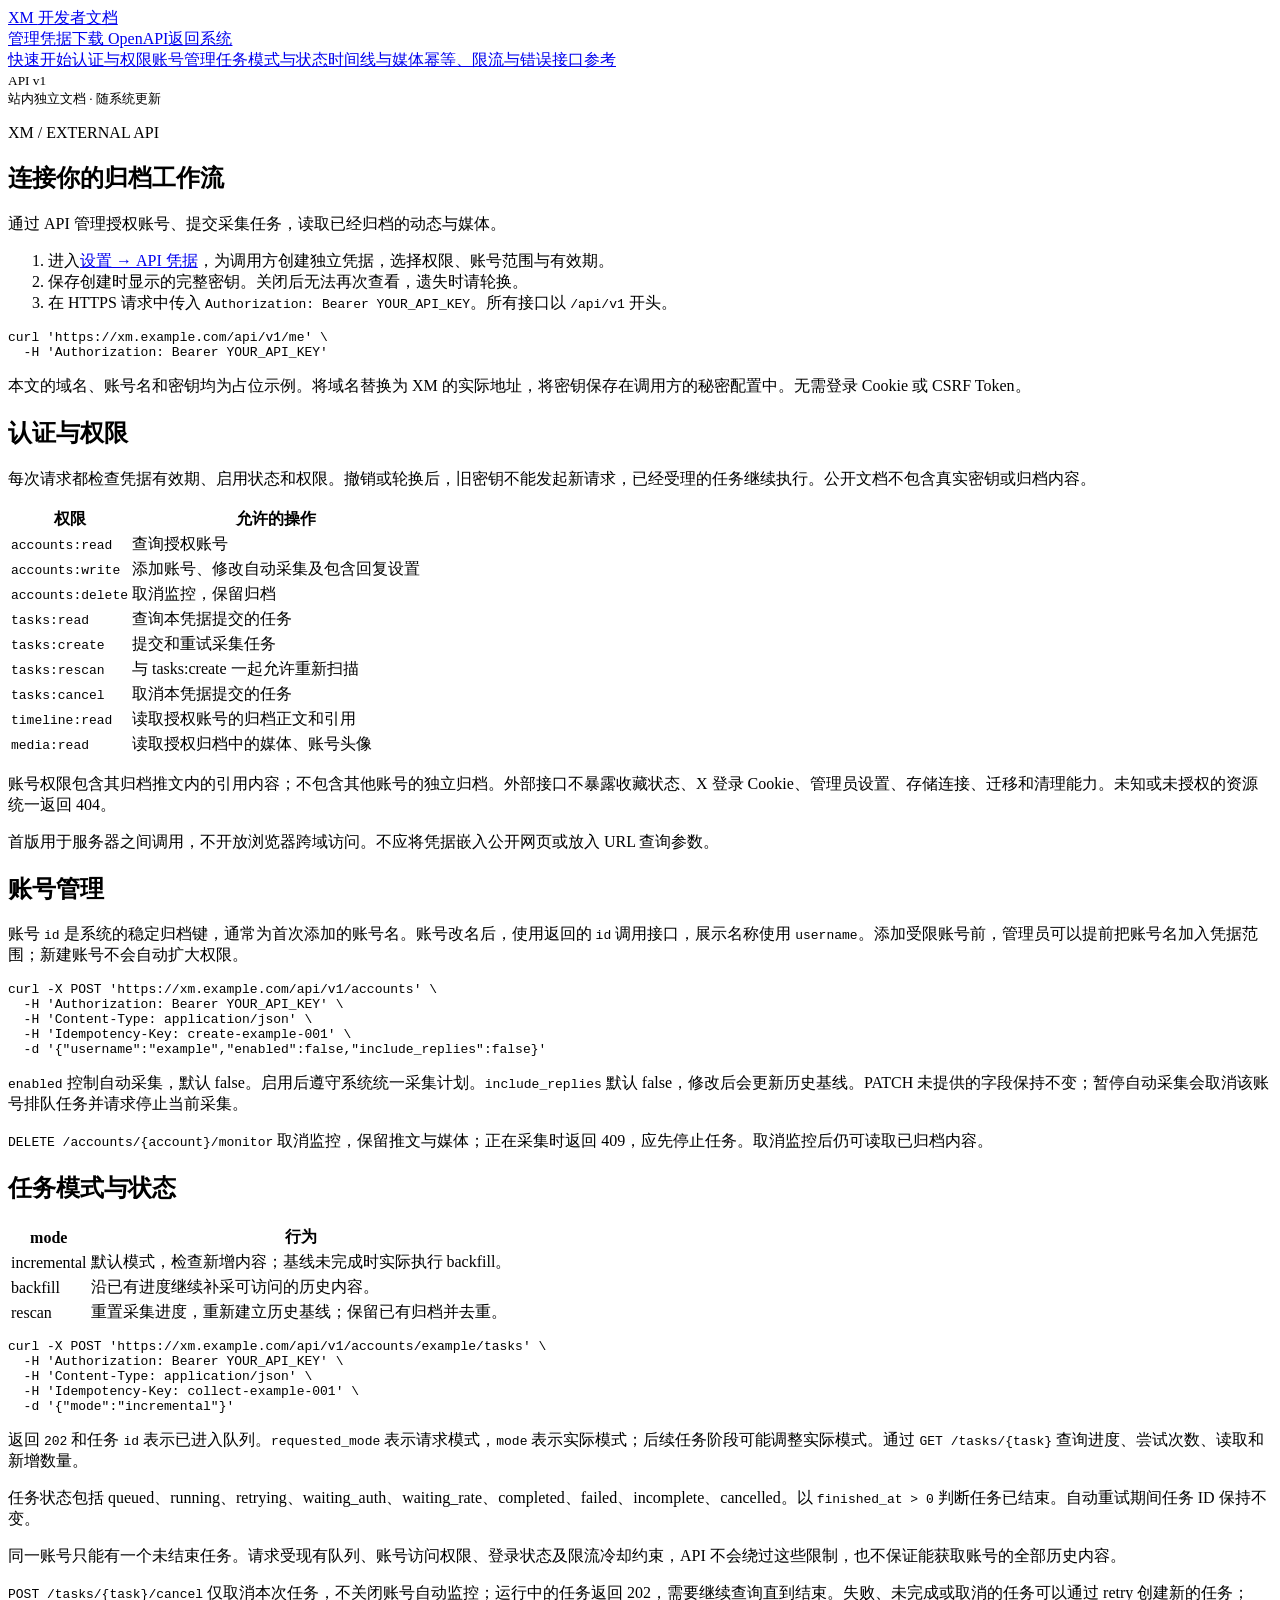
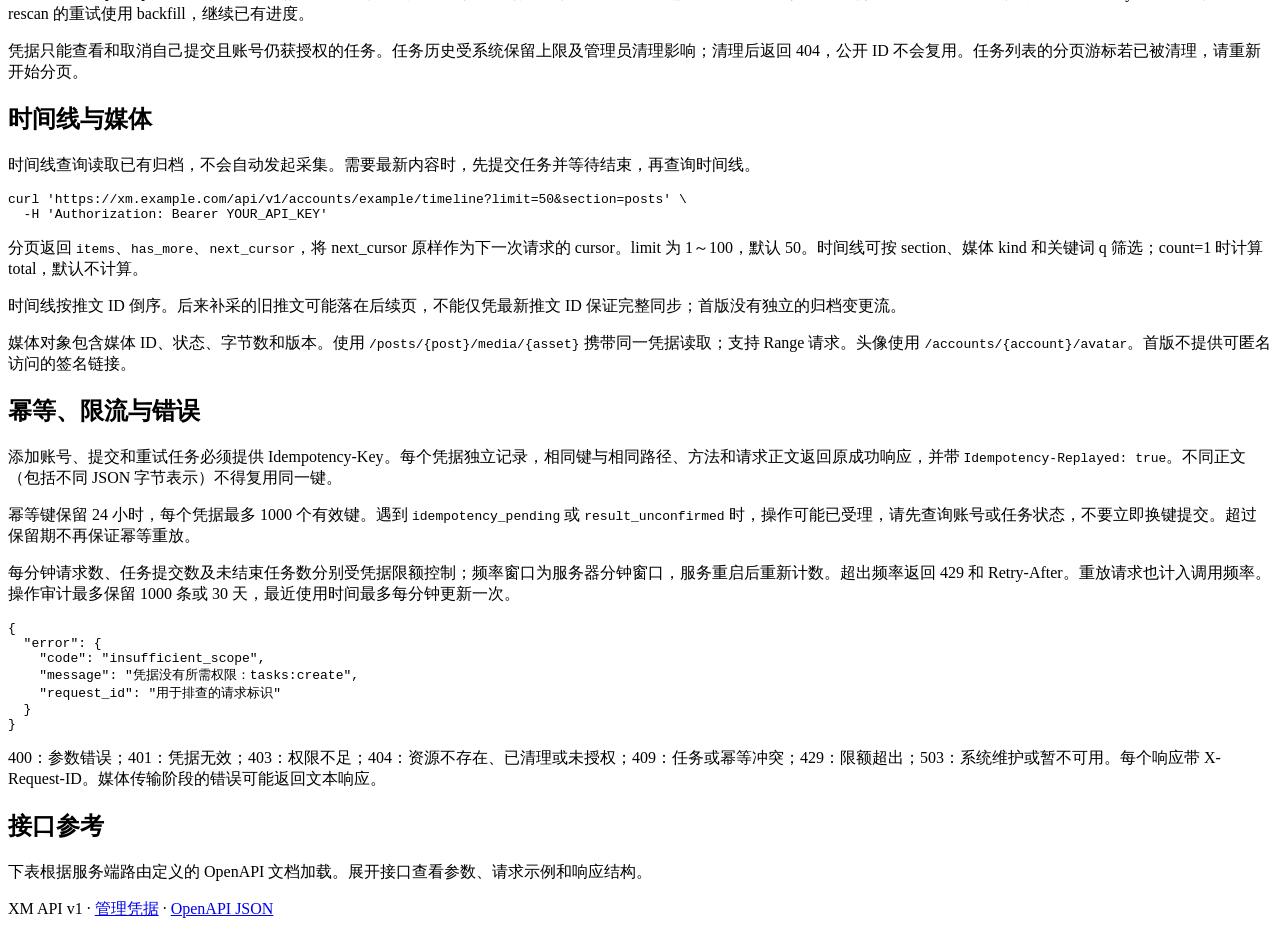
==== internal/web/static/api-docs.html @ 1ae36c41 "feat: add external API access and data maintenance settings Add scoped API credentials, account and " ====
<!doctype html>
<html lang="zh-CN" data-theme-preference="system"><head><meta charset="utf-8"><meta name="viewport" content="width=device-width,initial-scale=1"><meta name="color-scheme" content="light dark"><title>API 文档 · XM</title><link rel="icon" href="/assets/favicon.svg"><link rel="stylesheet" href="/assets/api-docs.css"><script defer src="/assets/api-docs.js"></script></head><body>
<header><a class="brand" href="/">XM <span>开发者文档</span></a><nav aria-label="页面入口"><a href="/#settings/credentials">管理凭据</a><a href="/docs/api/openapi.json" download="xm-openapi.json">下载 OpenAPI</a><a href="/">返回系统</a></nav></header>
<div class="docs-layout"><aside><nav aria-label="文档目录"><a href="#quickstart">快速开始</a><a href="#auth">认证与权限</a><a href="#accounts">账号管理</a><a href="#tasks">任务模式与状态</a><a href="#timeline">时间线与媒体</a><a href="#reliability">幂等、限流与错误</a><a href="#reference">接口参考</a></nav><small>API v1<br>站内独立文档 · 随系统更新</small></aside><main>
<section id="quickstart"><p class="eyebrow">XM / EXTERNAL API</p><h1>连接你的归档工作流</h1><p class="lead">通过 API 管理授权账号、提交采集任务，读取已经归档的动态与媒体。</p>
<ol><li>进入<a href="/#settings/credentials">设置 → API 凭据</a>，为调用方创建独立凭据，选择权限、账号范围与有效期。</li><li>保存创建时显示的完整密钥。关闭后无法再次查看，遗失时请轮换。</li><li>在 HTTPS 请求中传入 <code>Authorization: Bearer YOUR_API_KEY</code>。所有接口以 <code>/api/v1</code> 开头。</li></ol>
<pre><code>curl 'https://xm.example.com/api/v1/me' \
  -H 'Authorization: Bearer YOUR_API_KEY'</code></pre><p>本文的域名、账号名和密钥均为占位示例。将域名替换为 XM 的实际地址，将密钥保存在调用方的秘密配置中。无需登录 Cookie 或 CSRF Token。</p></section>
<section id="auth"><h2>认证与权限</h2><p>每次请求都检查凭据有效期、启用状态和权限。撤销或轮换后，旧密钥不能发起新请求，已经受理的任务继续执行。公开文档不包含真实密钥或归档内容。</p><div class="table-wrap"><table><thead><tr><th>权限</th><th>允许的操作</th></tr></thead><tbody><tr><td><code>accounts:read</code></td><td>查询授权账号</td></tr><tr><td><code>accounts:write</code></td><td>添加账号、修改自动采集及包含回复设置</td></tr><tr><td><code>accounts:delete</code></td><td>取消监控，保留归档</td></tr><tr><td><code>tasks:read</code></td><td>查询本凭据提交的任务</td></tr><tr><td><code>tasks:create</code></td><td>提交和重试采集任务</td></tr><tr><td><code>tasks:rescan</code></td><td>与 tasks:create 一起允许重新扫描</td></tr><tr><td><code>tasks:cancel</code></td><td>取消本凭据提交的任务</td></tr><tr><td><code>timeline:read</code></td><td>读取授权账号的归档正文和引用</td></tr><tr><td><code>media:read</code></td><td>读取授权归档中的媒体、账号头像</td></tr></tbody></table></div><p>账号权限包含其归档推文内的引用内容；不包含其他账号的独立归档。外部接口不暴露收藏状态、X 登录 Cookie、管理员设置、存储连接、迁移和清理能力。未知或未授权的资源统一返回 404。</p><p>首版用于服务器之间调用，不开放浏览器跨域访问。不应将凭据嵌入公开网页或放入 URL 查询参数。</p></section>
<section id="accounts"><h2>账号管理</h2><p>账号 <code>id</code> 是系统的稳定归档键，通常为首次添加的账号名。账号改名后，使用返回的 <code>id</code> 调用接口，展示名称使用 <code>username</code>。添加受限账号前，管理员可以提前把账号名加入凭据范围；新建账号不会自动扩大权限。</p>
<pre><code>curl -X POST 'https://xm.example.com/api/v1/accounts' \
  -H 'Authorization: Bearer YOUR_API_KEY' \
  -H 'Content-Type: application/json' \
  -H 'Idempotency-Key: create-example-001' \
  -d '{"username":"example","enabled":false,"include_replies":false}'</code></pre>
<p><code>enabled</code> 控制自动采集，默认 false。启用后遵守系统统一采集计划。<code>include_replies</code> 默认 false，修改后会更新历史基线。PATCH 未提供的字段保持不变；暂停自动采集会取消该账号排队任务并请求停止当前采集。</p><p><code>DELETE /accounts/{account}/monitor</code> 取消监控，保留推文与媒体；正在采集时返回 409，应先停止任务。取消监控后仍可读取已归档内容。</p></section>
<section id="tasks"><h2>任务模式与状态</h2><div class="table-wrap"><table><thead><tr><th>mode</th><th>行为</th></tr></thead><tbody><tr><td>incremental</td><td>默认模式，检查新增内容；基线未完成时实际执行 backfill。</td></tr><tr><td>backfill</td><td>沿已有进度继续补采可访问的历史内容。</td></tr><tr><td>rescan</td><td>重置采集进度，重新建立历史基线；保留已有归档并去重。</td></tr></tbody></table></div>
<pre><code>curl -X POST 'https://xm.example.com/api/v1/accounts/example/tasks' \
  -H 'Authorization: Bearer YOUR_API_KEY' \
  -H 'Content-Type: application/json' \
  -H 'Idempotency-Key: collect-example-001' \
  -d '{"mode":"incremental"}'</code></pre>
<p>返回 <code>202</code> 和任务 <code>id</code> 表示已进入队列。<code>requested_mode</code> 表示请求模式，<code>mode</code> 表示实际模式；后续任务阶段可能调整实际模式。通过 <code>GET /tasks/{task}</code> 查询进度、尝试次数、读取和新增数量。</p><p>任务状态包括 queued、running、retrying、waiting_auth、waiting_rate、completed、failed、incomplete、cancelled。以 <code>finished_at &gt; 0</code> 判断任务已结束。自动重试期间任务 ID 保持不变。</p><p>同一账号只能有一个未结束任务。请求受现有队列、账号访问权限、登录状态及限流冷却约束，API 不会绕过这些限制，也不保证能获取账号的全部历史内容。</p><p><code>POST /tasks/{task}/cancel</code> 仅取消本次任务，不关闭账号自动监控；运行中的任务返回 202，需要继续查询直到结束。失败、未完成或取消的任务可以通过 retry 创建新的任务；rescan 的重试使用 backfill，继续已有进度。</p><p>凭据只能查看和取消自己提交且账号仍获授权的任务。任务历史受系统保留上限及管理员清理影响；清理后返回 404，公开 ID 不会复用。任务列表的分页游标若已被清理，请重新开始分页。</p></section>
<section id="timeline"><h2>时间线与媒体</h2><p>时间线查询读取已有归档，不会自动发起采集。需要最新内容时，先提交任务并等待结束，再查询时间线。</p><pre><code>curl 'https://xm.example.com/api/v1/accounts/example/timeline?limit=50&amp;section=posts' \
  -H 'Authorization: Bearer YOUR_API_KEY'</code></pre><p>分页返回 <code>items</code>、<code>has_more</code>、<code>next_cursor</code>，将 next_cursor 原样作为下一次请求的 cursor。limit 为 1～100，默认 50。时间线可按 section、媒体 kind 和关键词 q 筛选；count=1 时计算 total，默认不计算。</p><p>时间线按推文 ID 倒序。后来补采的旧推文可能落在后续页，不能仅凭最新推文 ID 保证完整同步；首版没有独立的归档变更流。</p><p>媒体对象包含媒体 ID、状态、字节数和版本。使用 <code>/posts/{post}/media/{asset}</code> 携带同一凭据读取；支持 Range 请求。头像使用 <code>/accounts/{account}/avatar</code>。首版不提供可匿名访问的签名链接。</p></section>
<section id="reliability"><h2>幂等、限流与错误</h2><p>添加账号、提交和重试任务必须提供 Idempotency-Key。每个凭据独立记录，相同键与相同路径、方法和请求正文返回原成功响应，并带 <code>Idempotency-Replayed: true</code>。不同正文（包括不同 JSON 字节表示）不得复用同一键。</p><p>幂等键保留 24 小时，每个凭据最多 1000 个有效键。遇到 <code>idempotency_pending</code> 或 <code>result_unconfirmed</code> 时，操作可能已受理，请先查询账号或任务状态，不要立即换键提交。超过保留期不再保证幂等重放。</p><p>每分钟请求数、任务提交数及未结束任务数分别受凭据限额控制；频率窗口为服务器分钟窗口，服务重启后重新计数。超出频率返回 429 和 Retry-After。重放请求也计入调用频率。操作审计最多保留 1000 条或 30 天，最近使用时间最多每分钟更新一次。</p>
<pre><code>{
  "error": {
    "code": "insufficient_scope",
    "message": "凭据没有所需权限：tasks:create",
    "request_id": "用于排查的请求标识"
  }
}</code></pre><p>400：参数错误；401：凭据无效；403：权限不足；404：资源不存在、已清理或未授权；409：任务或幂等冲突；429：限额超出；503：系统维护或暂不可用。每个响应带 X-Request-ID。媒体传输阶段的错误可能返回文本响应。</p></section>
<section id="reference"><h2>接口参考</h2><p>下表根据服务端路由定义的 OpenAPI 文档加载。展开接口查看参数、请求示例和响应结构。</p><p id="docs-error" role="alert"></p><div id="api-reference"></div></section>
<footer>XM API v1 · <a href="/#settings/credentials">管理凭据</a> · <a href="/docs/api/openapi.json">OpenAPI JSON</a></footer>
</main></div></body></html>
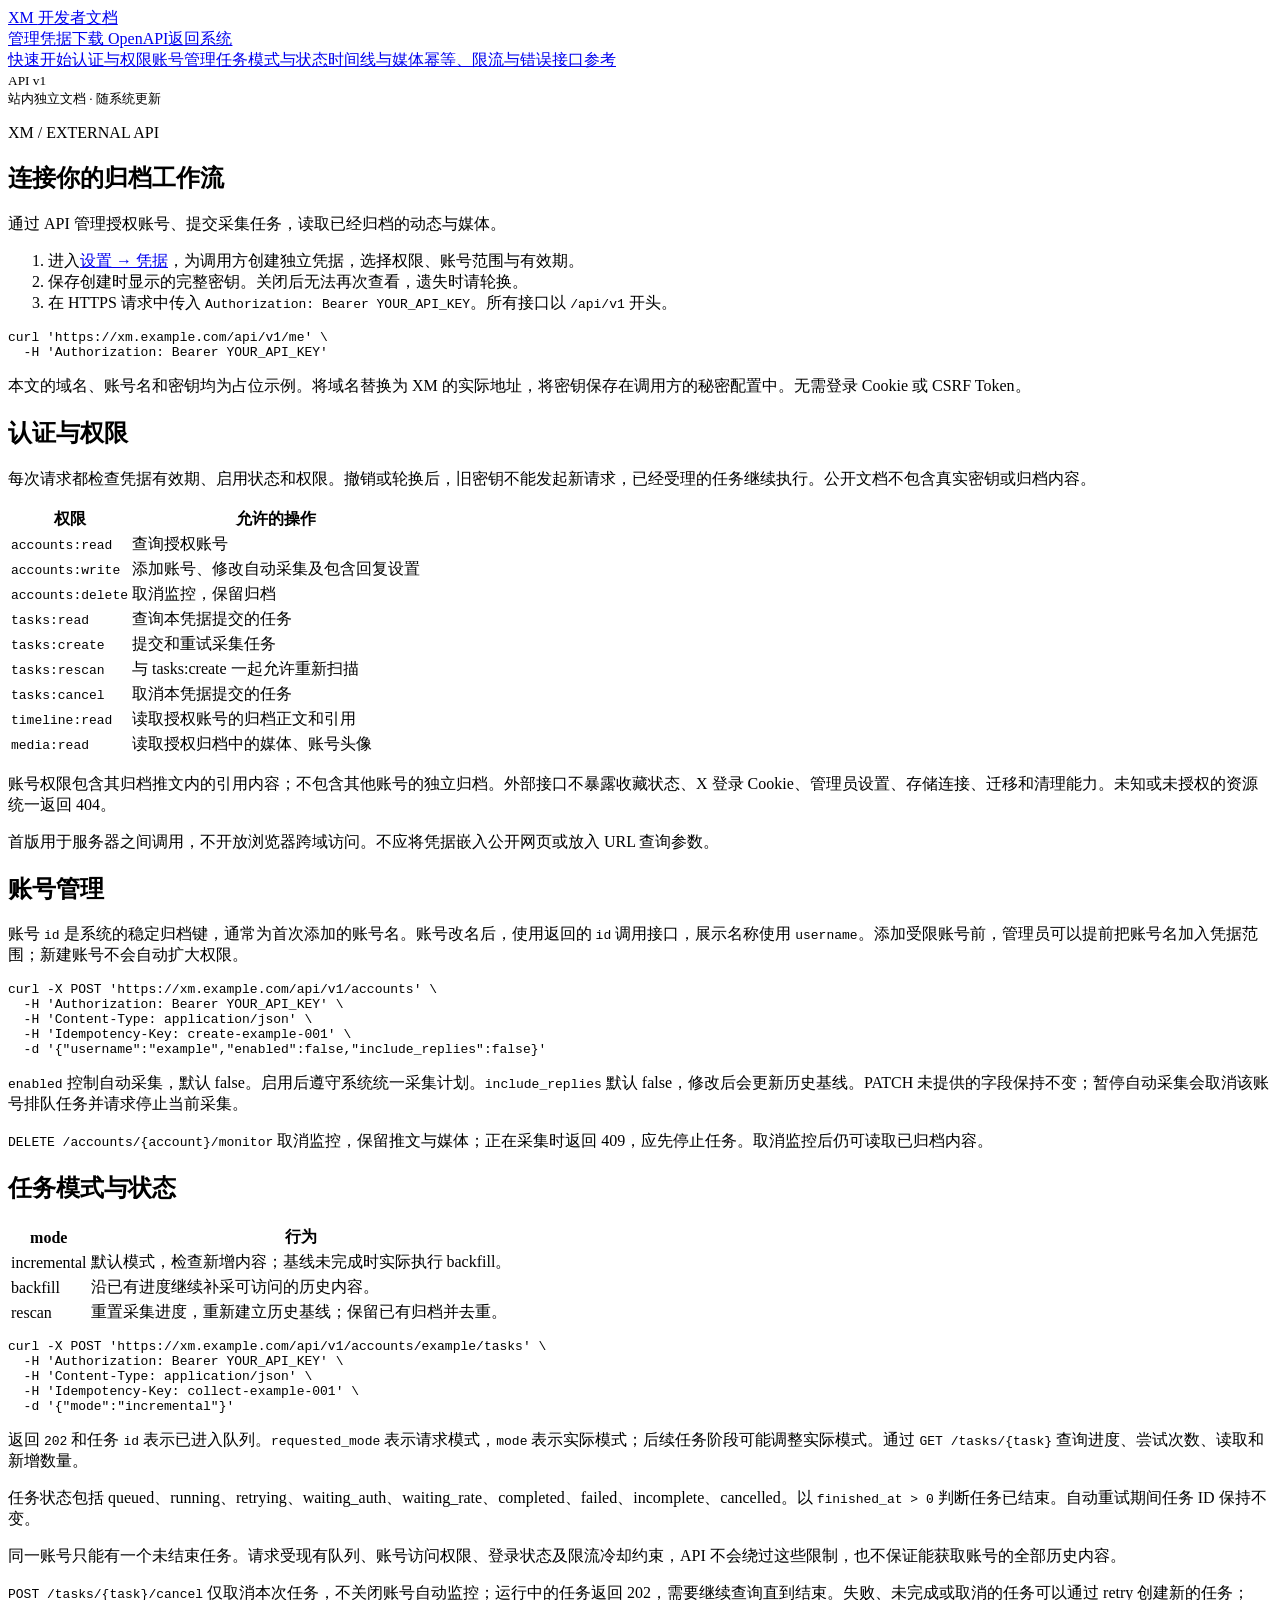
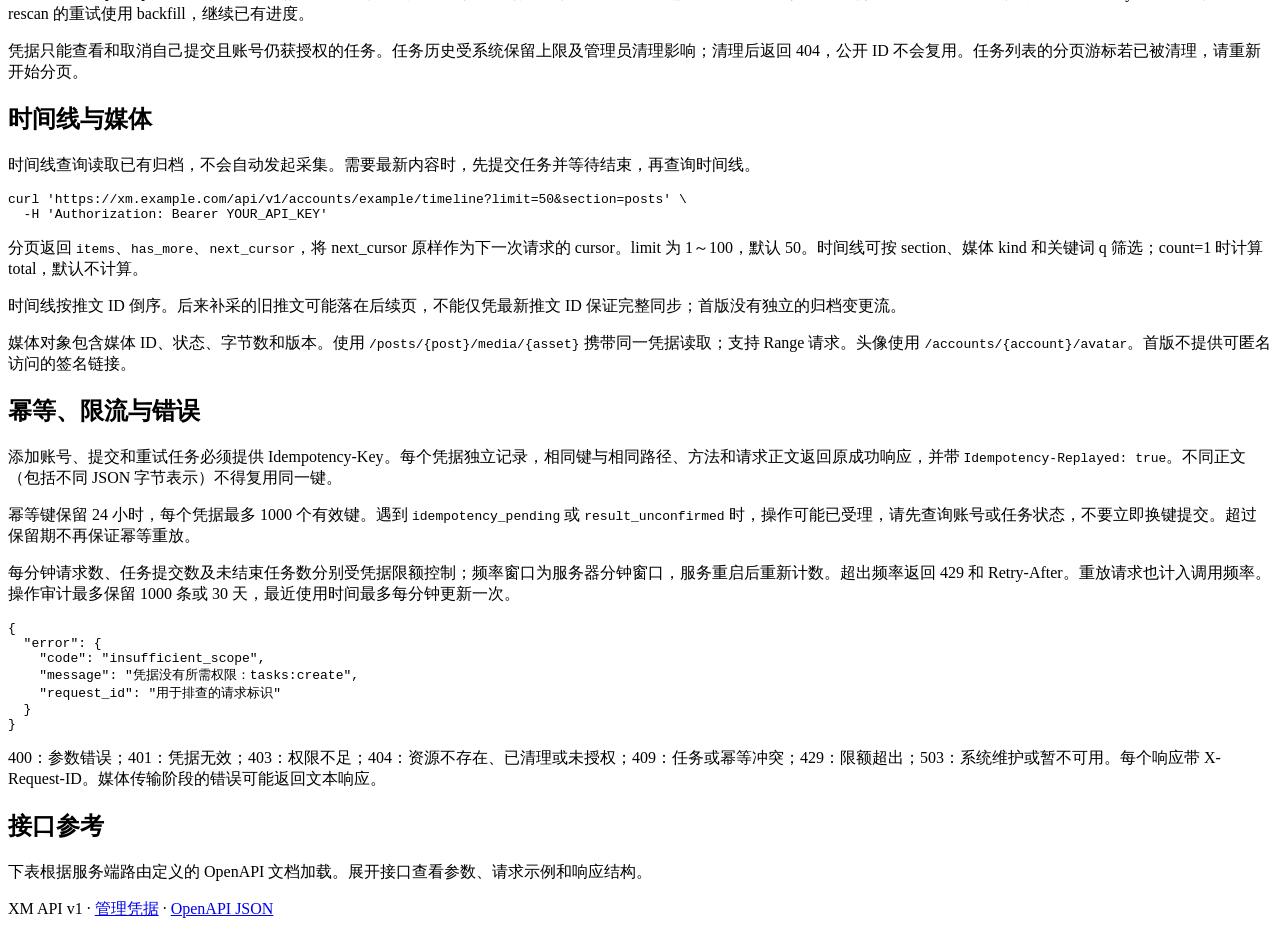
==== commit 284a4109: "feat: add playback preferences and reorganize settings" ====
--- a/internal/web/static/api-docs.html
+++ b/internal/web/static/api-docs.html
@@ -3,7 +3,7 @@
 <header><a class="brand" href="/">XM <span>开发者文档</span></a><nav aria-label="页面入口"><a href="/#settings/credentials">管理凭据</a><a href="/docs/api/openapi.json" download="xm-openapi.json">下载 OpenAPI</a><a href="/">返回系统</a></nav></header>
 <div class="docs-layout"><aside><nav aria-label="文档目录"><a href="#quickstart">快速开始</a><a href="#auth">认证与权限</a><a href="#accounts">账号管理</a><a href="#tasks">任务模式与状态</a><a href="#timeline">时间线与媒体</a><a href="#reliability">幂等、限流与错误</a><a href="#reference">接口参考</a></nav><small>API v1<br>站内独立文档 · 随系统更新</small></aside><main>
 <section id="quickstart"><p class="eyebrow">XM / EXTERNAL API</p><h1>连接你的归档工作流</h1><p class="lead">通过 API 管理授权账号、提交采集任务，读取已经归档的动态与媒体。</p>
-<ol><li>进入<a href="/#settings/credentials">设置 → API 凭据</a>，为调用方创建独立凭据，选择权限、账号范围与有效期。</li><li>保存创建时显示的完整密钥。关闭后无法再次查看，遗失时请轮换。</li><li>在 HTTPS 请求中传入 <code>Authorization: Bearer YOUR_API_KEY</code>。所有接口以 <code>/api/v1</code> 开头。</li></ol>
+<ol><li>进入<a href="/#settings/credentials">设置 → 凭据</a>，为调用方创建独立凭据，选择权限、账号范围与有效期。</li><li>保存创建时显示的完整密钥。关闭后无法再次查看，遗失时请轮换。</li><li>在 HTTPS 请求中传入 <code>Authorization: Bearer YOUR_API_KEY</code>。所有接口以 <code>/api/v1</code> 开头。</li></ol>
 <pre><code>curl 'https://xm.example.com/api/v1/me' \
   -H 'Authorization: Bearer YOUR_API_KEY'</code></pre><p>本文的域名、账号名和密钥均为占位示例。将域名替换为 XM 的实际地址，将密钥保存在调用方的秘密配置中。无需登录 Cookie 或 CSRF Token。</p></section>
 <section id="auth"><h2>认证与权限</h2><p>每次请求都检查凭据有效期、启用状态和权限。撤销或轮换后，旧密钥不能发起新请求，已经受理的任务继续执行。公开文档不包含真实密钥或归档内容。</p><div class="table-wrap"><table><thead><tr><th>权限</th><th>允许的操作</th></tr></thead><tbody><tr><td><code>accounts:read</code></td><td>查询授权账号</td></tr><tr><td><code>accounts:write</code></td><td>添加账号、修改自动采集及包含回复设置</td></tr><tr><td><code>accounts:delete</code></td><td>取消监控，保留归档</td></tr><tr><td><code>tasks:read</code></td><td>查询本凭据提交的任务</td></tr><tr><td><code>tasks:create</code></td><td>提交和重试采集任务</td></tr><tr><td><code>tasks:rescan</code></td><td>与 tasks:create 一起允许重新扫描</td></tr><tr><td><code>tasks:cancel</code></td><td>取消本凭据提交的任务</td></tr><tr><td><code>timeline:read</code></td><td>读取授权账号的归档正文和引用</td></tr><tr><td><code>media:read</code></td><td>读取授权归档中的媒体、账号头像</td></tr></tbody></table></div><p>账号权限包含其归档推文内的引用内容；不包含其他账号的独立归档。外部接口不暴露收藏状态、X 登录 Cookie、管理员设置、存储连接、迁移和清理能力。未知或未授权的资源统一返回 404。</p><p>首版用于服务器之间调用，不开放浏览器跨域访问。不应将凭据嵌入公开网页或放入 URL 查询参数。</p></section>
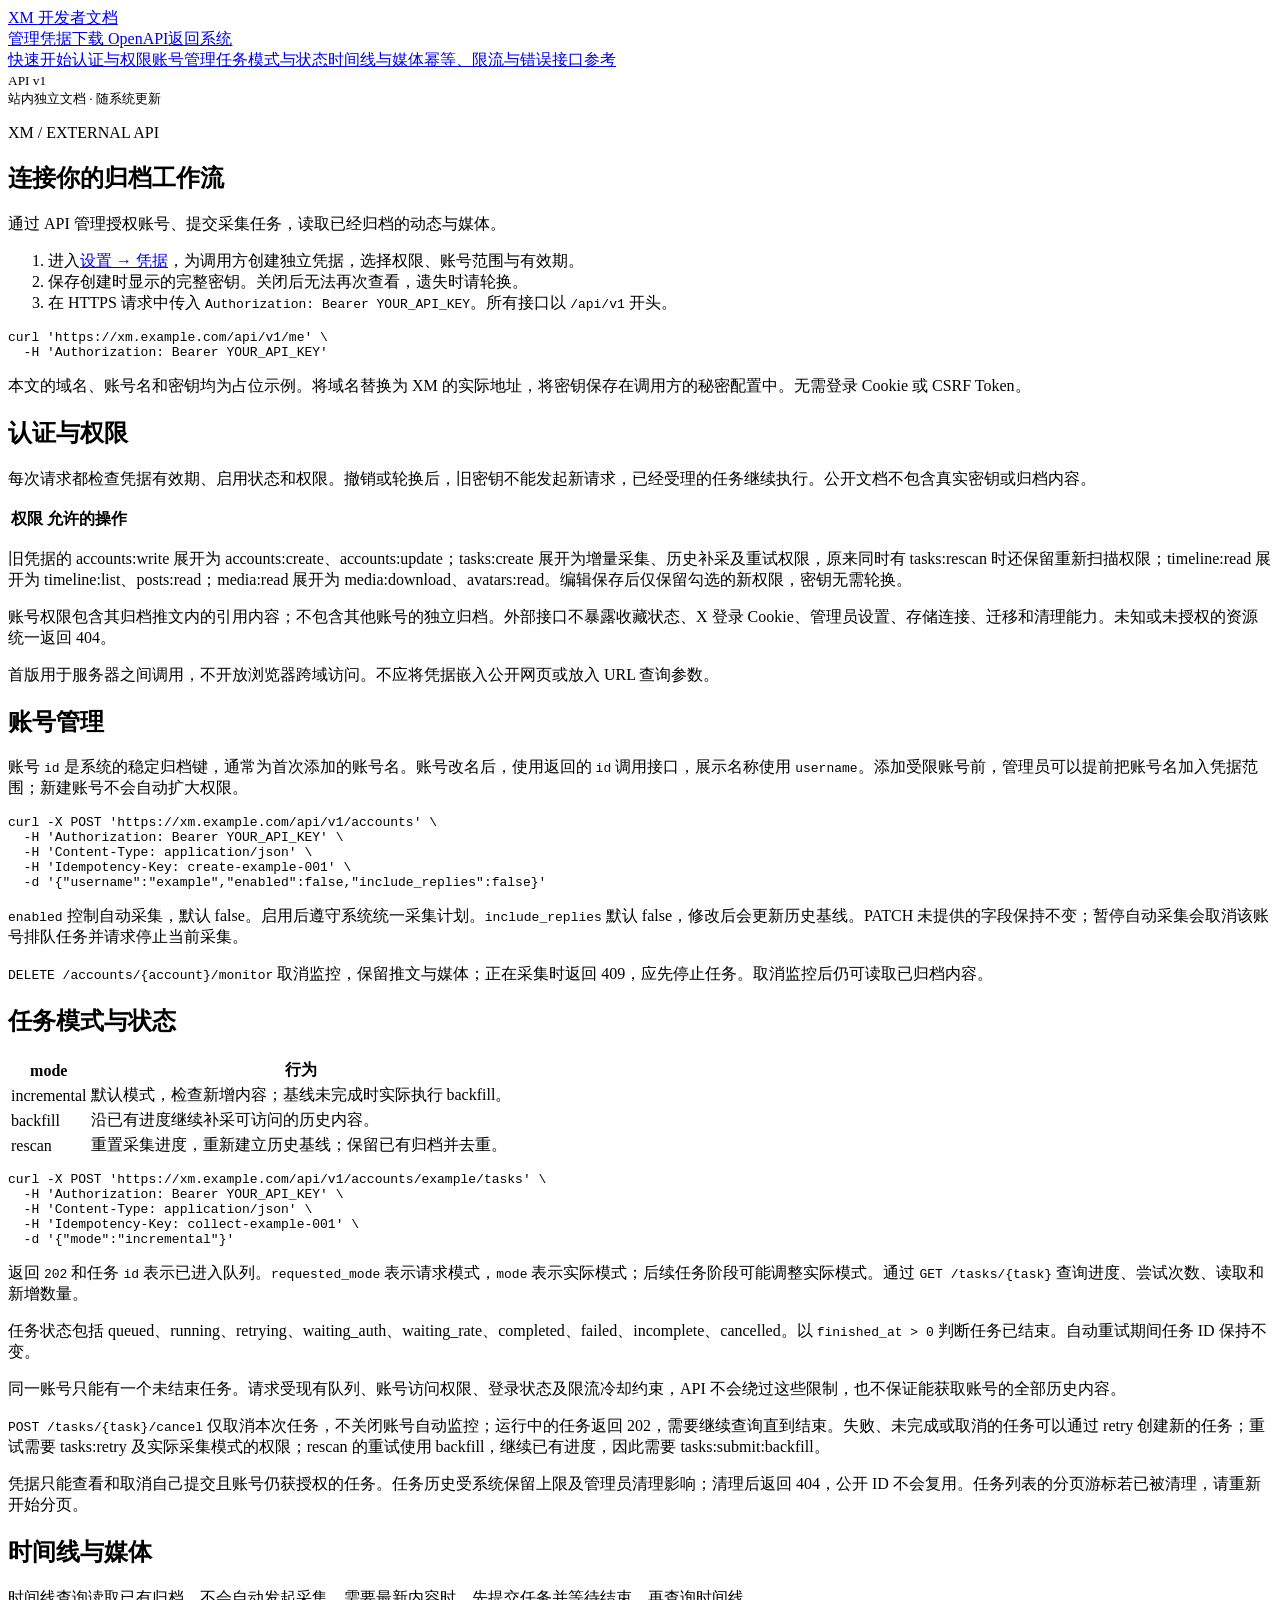
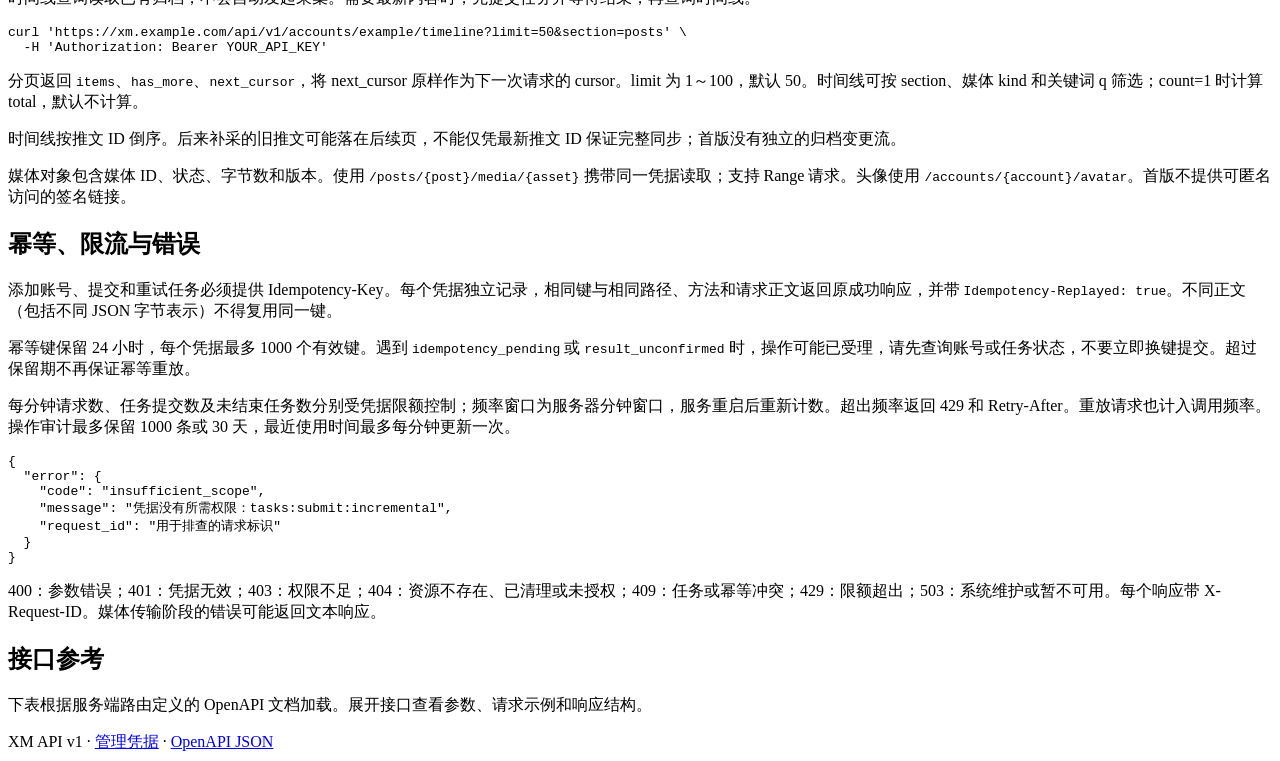
==== commit 74072aa7: "feat: refine API credential scopes and configure quote display depth" ====
--- a/internal/web/static/api-docs.html
+++ b/internal/web/static/api-docs.html
@@ -6,7 +6,7 @@
 <ol><li>进入<a href="/#settings/credentials">设置 → 凭据</a>，为调用方创建独立凭据，选择权限、账号范围与有效期。</li><li>保存创建时显示的完整密钥。关闭后无法再次查看，遗失时请轮换。</li><li>在 HTTPS 请求中传入 <code>Authorization: Bearer YOUR_API_KEY</code>。所有接口以 <code>/api/v1</code> 开头。</li></ol>
 <pre><code>curl 'https://xm.example.com/api/v1/me' \
   -H 'Authorization: Bearer YOUR_API_KEY'</code></pre><p>本文的域名、账号名和密钥均为占位示例。将域名替换为 XM 的实际地址，将密钥保存在调用方的秘密配置中。无需登录 Cookie 或 CSRF Token。</p></section>
-<section id="auth"><h2>认证与权限</h2><p>每次请求都检查凭据有效期、启用状态和权限。撤销或轮换后，旧密钥不能发起新请求，已经受理的任务继续执行。公开文档不包含真实密钥或归档内容。</p><div class="table-wrap"><table><thead><tr><th>权限</th><th>允许的操作</th></tr></thead><tbody><tr><td><code>accounts:read</code></td><td>查询授权账号</td></tr><tr><td><code>accounts:write</code></td><td>添加账号、修改自动采集及包含回复设置</td></tr><tr><td><code>accounts:delete</code></td><td>取消监控，保留归档</td></tr><tr><td><code>tasks:read</code></td><td>查询本凭据提交的任务</td></tr><tr><td><code>tasks:create</code></td><td>提交和重试采集任务</td></tr><tr><td><code>tasks:rescan</code></td><td>与 tasks:create 一起允许重新扫描</td></tr><tr><td><code>tasks:cancel</code></td><td>取消本凭据提交的任务</td></tr><tr><td><code>timeline:read</code></td><td>读取授权账号的归档正文和引用</td></tr><tr><td><code>media:read</code></td><td>读取授权归档中的媒体、账号头像</td></tr></tbody></table></div><p>账号权限包含其归档推文内的引用内容；不包含其他账号的独立归档。外部接口不暴露收藏状态、X 登录 Cookie、管理员设置、存储连接、迁移和清理能力。未知或未授权的资源统一返回 404。</p><p>首版用于服务器之间调用，不开放浏览器跨域访问。不应将凭据嵌入公开网页或放入 URL 查询参数。</p></section>
+<section id="auth"><h2>认证与权限</h2><p>每次请求都检查凭据有效期、启用状态和权限。撤销或轮换后，旧密钥不能发起新请求，已经受理的任务继续执行。公开文档不包含真实密钥或归档内容。</p><div class="table-wrap"><table><thead><tr><th>权限</th><th>允许的操作</th></tr></thead><tbody id="api-scope-reference"></tbody></table></div><p>旧凭据的 accounts:write 展开为 accounts:create、accounts:update；tasks:create 展开为增量采集、历史补采及重试权限，原来同时有 tasks:rescan 时还保留重新扫描权限；timeline:read 展开为 timeline:list、posts:read；media:read 展开为 media:download、avatars:read。编辑保存后仅保留勾选的新权限，密钥无需轮换。</p><p>账号权限包含其归档推文内的引用内容；不包含其他账号的独立归档。外部接口不暴露收藏状态、X 登录 Cookie、管理员设置、存储连接、迁移和清理能力。未知或未授权的资源统一返回 404。</p><p>首版用于服务器之间调用，不开放浏览器跨域访问。不应将凭据嵌入公开网页或放入 URL 查询参数。</p></section>
 <section id="accounts"><h2>账号管理</h2><p>账号 <code>id</code> 是系统的稳定归档键，通常为首次添加的账号名。账号改名后，使用返回的 <code>id</code> 调用接口，展示名称使用 <code>username</code>。添加受限账号前，管理员可以提前把账号名加入凭据范围；新建账号不会自动扩大权限。</p>
 <pre><code>curl -X POST 'https://xm.example.com/api/v1/accounts' \
   -H 'Authorization: Bearer YOUR_API_KEY' \
@@ -20,14 +20,14 @@
   -H 'Content-Type: application/json' \
   -H 'Idempotency-Key: collect-example-001' \
   -d '{"mode":"incremental"}'</code></pre>
-<p>返回 <code>202</code> 和任务 <code>id</code> 表示已进入队列。<code>requested_mode</code> 表示请求模式，<code>mode</code> 表示实际模式；后续任务阶段可能调整实际模式。通过 <code>GET /tasks/{task}</code> 查询进度、尝试次数、读取和新增数量。</p><p>任务状态包括 queued、running、retrying、waiting_auth、waiting_rate、completed、failed、incomplete、cancelled。以 <code>finished_at &gt; 0</code> 判断任务已结束。自动重试期间任务 ID 保持不变。</p><p>同一账号只能有一个未结束任务。请求受现有队列、账号访问权限、登录状态及限流冷却约束，API 不会绕过这些限制，也不保证能获取账号的全部历史内容。</p><p><code>POST /tasks/{task}/cancel</code> 仅取消本次任务，不关闭账号自动监控；运行中的任务返回 202，需要继续查询直到结束。失败、未完成或取消的任务可以通过 retry 创建新的任务；rescan 的重试使用 backfill，继续已有进度。</p><p>凭据只能查看和取消自己提交且账号仍获授权的任务。任务历史受系统保留上限及管理员清理影响；清理后返回 404，公开 ID 不会复用。任务列表的分页游标若已被清理，请重新开始分页。</p></section>
+<p>返回 <code>202</code> 和任务 <code>id</code> 表示已进入队列。<code>requested_mode</code> 表示请求模式，<code>mode</code> 表示实际模式；后续任务阶段可能调整实际模式。通过 <code>GET /tasks/{task}</code> 查询进度、尝试次数、读取和新增数量。</p><p>任务状态包括 queued、running、retrying、waiting_auth、waiting_rate、completed、failed、incomplete、cancelled。以 <code>finished_at &gt; 0</code> 判断任务已结束。自动重试期间任务 ID 保持不变。</p><p>同一账号只能有一个未结束任务。请求受现有队列、账号访问权限、登录状态及限流冷却约束，API 不会绕过这些限制，也不保证能获取账号的全部历史内容。</p><p><code>POST /tasks/{task}/cancel</code> 仅取消本次任务，不关闭账号自动监控；运行中的任务返回 202，需要继续查询直到结束。失败、未完成或取消的任务可以通过 retry 创建新的任务；重试需要 tasks:retry 及实际采集模式的权限；rescan 的重试使用 backfill，继续已有进度，因此需要 tasks:submit:backfill。</p><p>凭据只能查看和取消自己提交且账号仍获授权的任务。任务历史受系统保留上限及管理员清理影响；清理后返回 404，公开 ID 不会复用。任务列表的分页游标若已被清理，请重新开始分页。</p></section>
 <section id="timeline"><h2>时间线与媒体</h2><p>时间线查询读取已有归档，不会自动发起采集。需要最新内容时，先提交任务并等待结束，再查询时间线。</p><pre><code>curl 'https://xm.example.com/api/v1/accounts/example/timeline?limit=50&amp;section=posts' \
   -H 'Authorization: Bearer YOUR_API_KEY'</code></pre><p>分页返回 <code>items</code>、<code>has_more</code>、<code>next_cursor</code>，将 next_cursor 原样作为下一次请求的 cursor。limit 为 1～100，默认 50。时间线可按 section、媒体 kind 和关键词 q 筛选；count=1 时计算 total，默认不计算。</p><p>时间线按推文 ID 倒序。后来补采的旧推文可能落在后续页，不能仅凭最新推文 ID 保证完整同步；首版没有独立的归档变更流。</p><p>媒体对象包含媒体 ID、状态、字节数和版本。使用 <code>/posts/{post}/media/{asset}</code> 携带同一凭据读取；支持 Range 请求。头像使用 <code>/accounts/{account}/avatar</code>。首版不提供可匿名访问的签名链接。</p></section>
 <section id="reliability"><h2>幂等、限流与错误</h2><p>添加账号、提交和重试任务必须提供 Idempotency-Key。每个凭据独立记录，相同键与相同路径、方法和请求正文返回原成功响应，并带 <code>Idempotency-Replayed: true</code>。不同正文（包括不同 JSON 字节表示）不得复用同一键。</p><p>幂等键保留 24 小时，每个凭据最多 1000 个有效键。遇到 <code>idempotency_pending</code> 或 <code>result_unconfirmed</code> 时，操作可能已受理，请先查询账号或任务状态，不要立即换键提交。超过保留期不再保证幂等重放。</p><p>每分钟请求数、任务提交数及未结束任务数分别受凭据限额控制；频率窗口为服务器分钟窗口，服务重启后重新计数。超出频率返回 429 和 Retry-After。重放请求也计入调用频率。操作审计最多保留 1000 条或 30 天，最近使用时间最多每分钟更新一次。</p>
 <pre><code>{
   "error": {
     "code": "insufficient_scope",
-    "message": "凭据没有所需权限：tasks:create",
+    "message": "凭据没有所需权限：tasks:submit:incremental",
     "request_id": "用于排查的请求标识"
   }
 }</code></pre><p>400：参数错误；401：凭据无效；403：权限不足；404：资源不存在、已清理或未授权；409：任务或幂等冲突；429：限额超出；503：系统维护或暂不可用。每个响应带 X-Request-ID。媒体传输阶段的错误可能返回文本响应。</p></section>
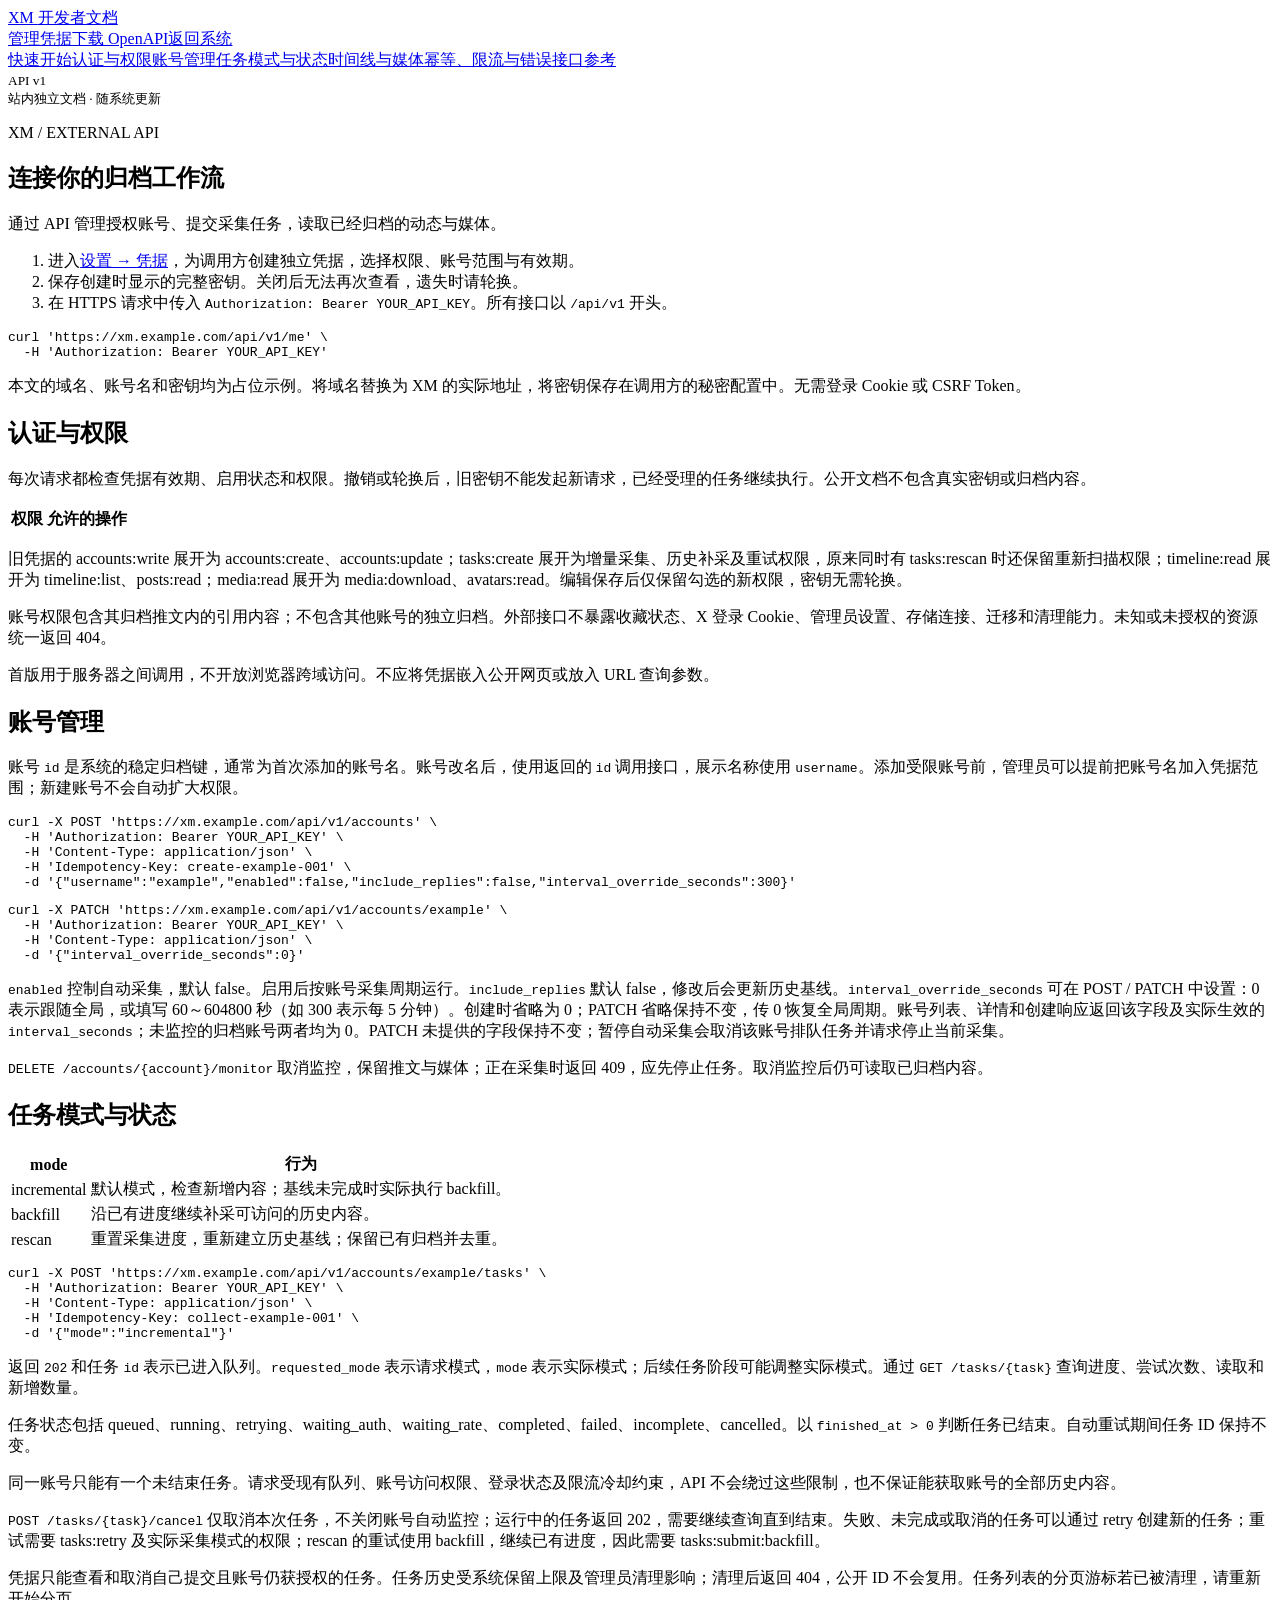
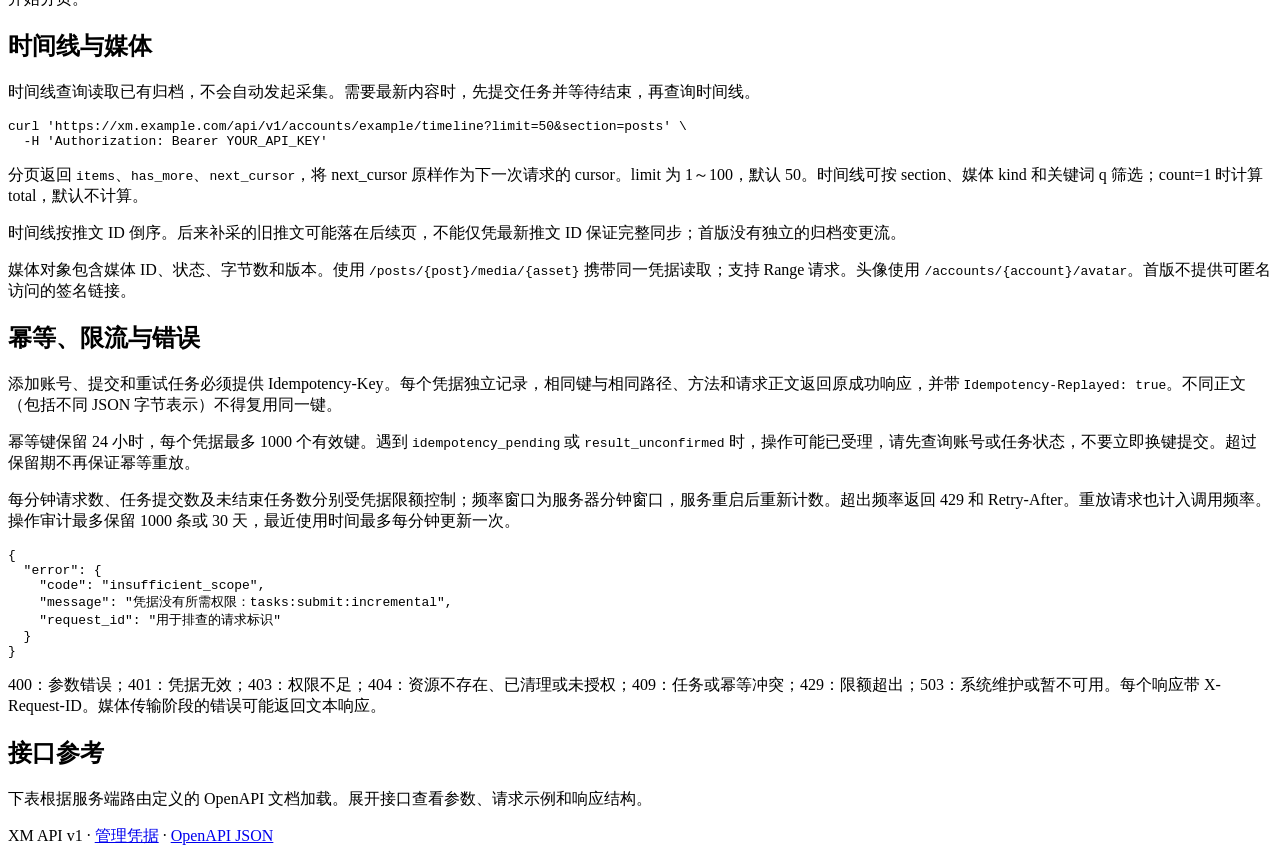
==== commit 0694a049: "fix: harden monitoring recovery and optimize archive notifications" ====
--- a/internal/web/static/api-docs.html
+++ b/internal/web/static/api-docs.html
@@ -12,8 +12,12 @@
   -H 'Authorization: Bearer YOUR_API_KEY' \
   -H 'Content-Type: application/json' \
   -H 'Idempotency-Key: create-example-001' \
-  -d '{"username":"example","enabled":false,"include_replies":false}'</code></pre>
-<p><code>enabled</code> 控制自动采集，默认 false。启用后遵守系统统一采集计划。<code>include_replies</code> 默认 false，修改后会更新历史基线。PATCH 未提供的字段保持不变；暂停自动采集会取消该账号排队任务并请求停止当前采集。</p><p><code>DELETE /accounts/{account}/monitor</code> 取消监控，保留推文与媒体；正在采集时返回 409，应先停止任务。取消监控后仍可读取已归档内容。</p></section>
+  -d '{"username":"example","enabled":false,"include_replies":false,"interval_override_seconds":300}'</code></pre>
+<pre><code>curl -X PATCH 'https://xm.example.com/api/v1/accounts/example' \
+  -H 'Authorization: Bearer YOUR_API_KEY' \
+  -H 'Content-Type: application/json' \
+  -d '{"interval_override_seconds":0}'</code></pre>
+<p><code>enabled</code> 控制自动采集，默认 false。启用后按账号采集周期运行。<code>include_replies</code> 默认 false，修改后会更新历史基线。<code>interval_override_seconds</code> 可在 POST / PATCH 中设置：0 表示跟随全局，或填写 60～604800 秒（如 300 表示每 5 分钟）。创建时省略为 0；PATCH 省略保持不变，传 0 恢复全局周期。账号列表、详情和创建响应返回该字段及实际生效的 <code>interval_seconds</code>；未监控的归档账号两者均为 0。PATCH 未提供的字段保持不变；暂停自动采集会取消该账号排队任务并请求停止当前采集。</p><p><code>DELETE /accounts/{account}/monitor</code> 取消监控，保留推文与媒体；正在采集时返回 409，应先停止任务。取消监控后仍可读取已归档内容。</p></section>
 <section id="tasks"><h2>任务模式与状态</h2><div class="table-wrap"><table><thead><tr><th>mode</th><th>行为</th></tr></thead><tbody><tr><td>incremental</td><td>默认模式，检查新增内容；基线未完成时实际执行 backfill。</td></tr><tr><td>backfill</td><td>沿已有进度继续补采可访问的历史内容。</td></tr><tr><td>rescan</td><td>重置采集进度，重新建立历史基线；保留已有归档并去重。</td></tr></tbody></table></div>
 <pre><code>curl -X POST 'https://xm.example.com/api/v1/accounts/example/tasks' \
   -H 'Authorization: Bearer YOUR_API_KEY' \
